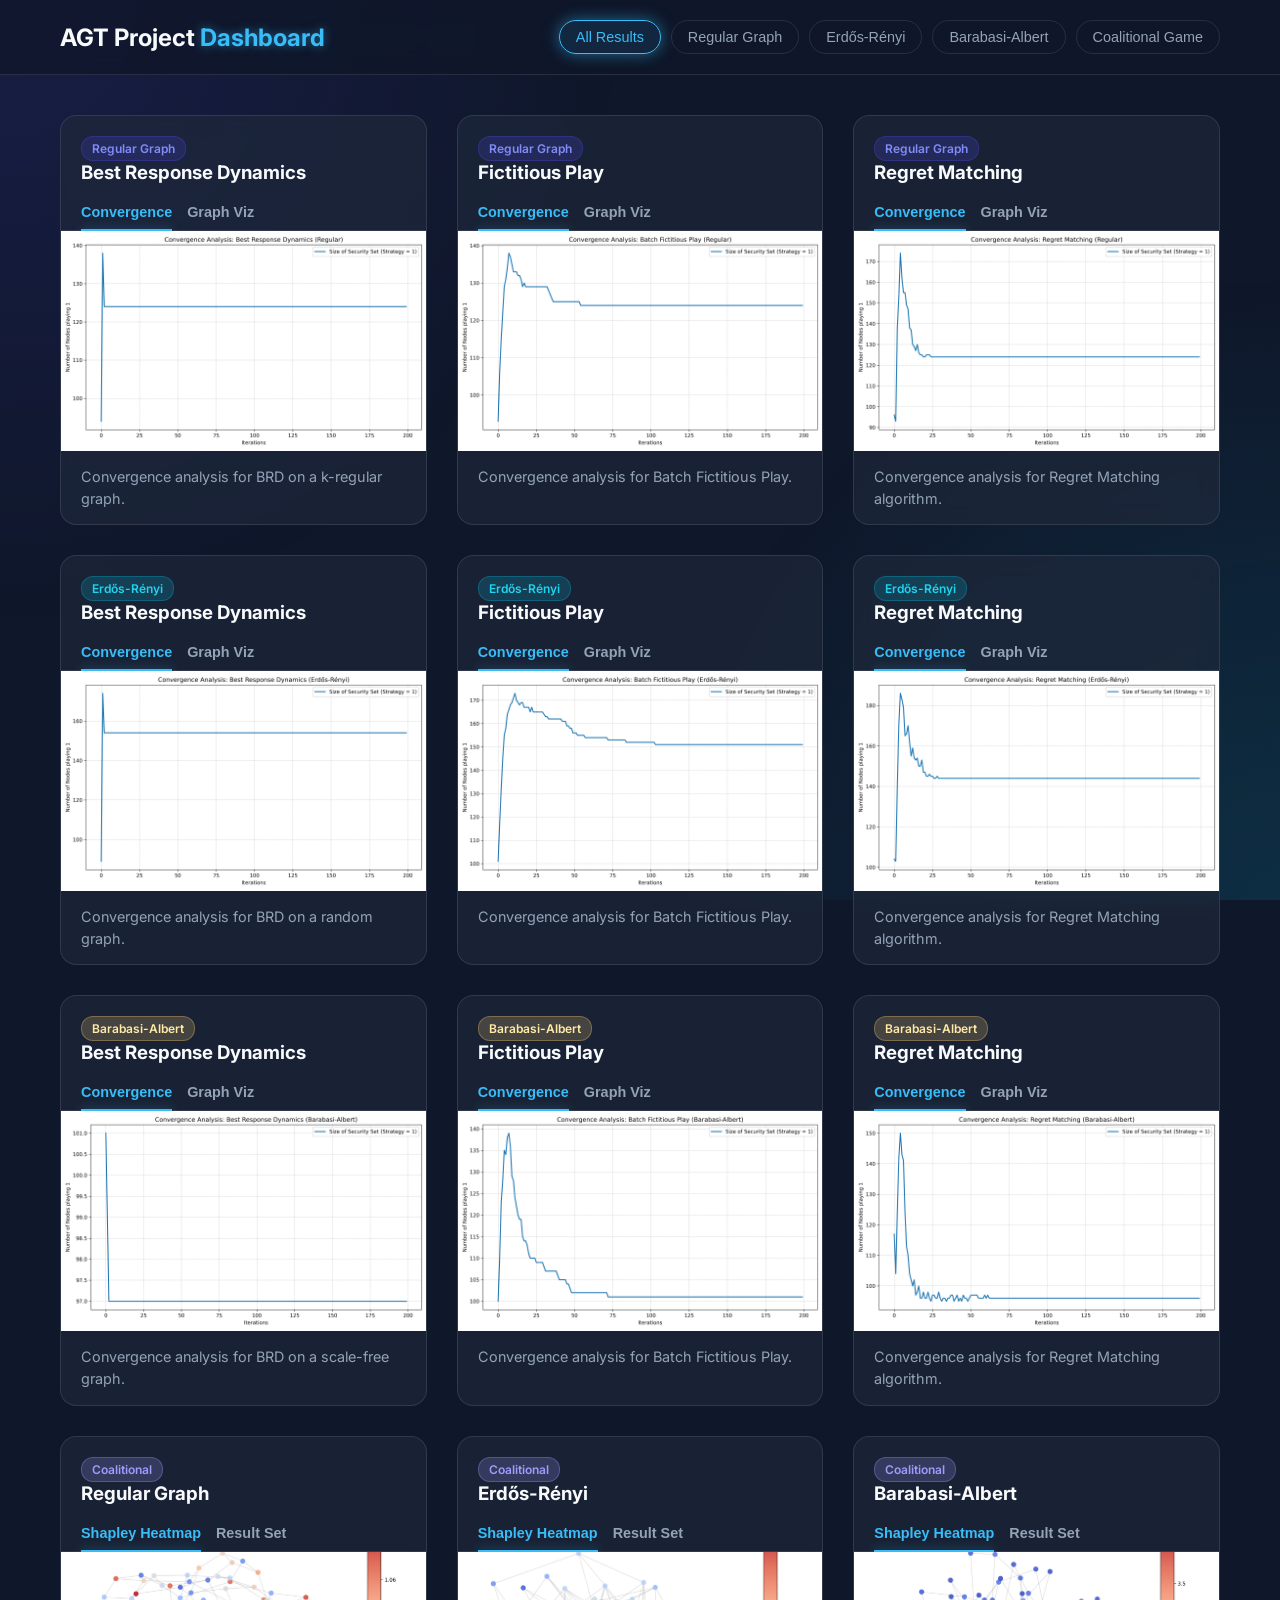
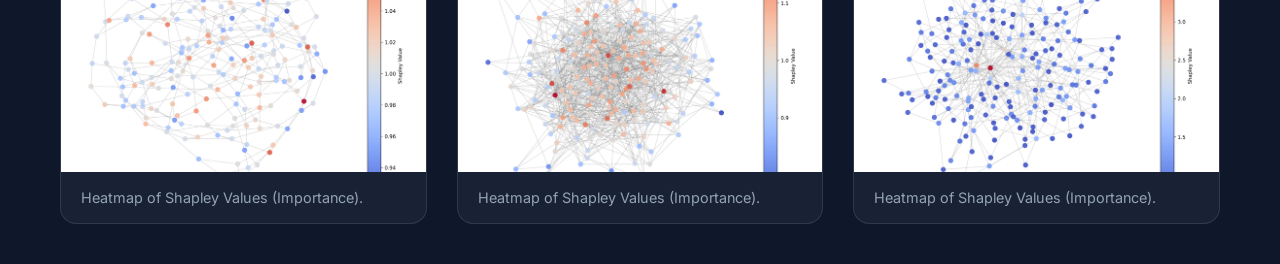
==== index.html @ ff67b92a "Rifatti punto 1 e 2 con nuovo sito" ====
<!DOCTYPE html>
<html lang="en">

<head>
    <meta charset="UTF-8">
    <meta name="viewport" content="width=device-width, initial-scale=1.0">
    <title>AGT Project Dashboard</title>
    <link rel="preconnect" href="https://fonts.googleapis.com">
    <link rel="preconnect" href="https://fonts.gstatic.com" crossorigin>
    <link href="https://fonts.googleapis.com/css2?family=Inter:wght@300;400;600;700&display=swap" rel="stylesheet">
    <link rel="stylesheet" href="style.css">
</head>

<body>
    <div class="background-gradient"></div>

    <header class="glass-header">
        <div class="container">
            <h1>AGT Project <span class="highlight">Dashboard</span></h1>
            <nav>
                <button class="nav-btn active" data-filter="all">All Results</button>
                <button class="nav-btn" data-filter="regular">Regular Graph</button>
                <button class="nav-btn" data-filter="erdos">Erdős-Rényi</button>
                <button class="nav-btn" data-filter="barabasi">Barabasi-Albert</button>
                <button class="nav-btn" data-filter="coalitional">Coalitional Game</button>
            </nav>
        </div>
    </header>

    <main class="container">
        <section class="results-grid">

            <!-- REGULAR GRAPH CARDS -->

            <!-- BRD Card -->
            <div class="card glass-card" data-category="regular">
                <div class="card-header">
                    <div class="badge regular">Regular Graph</div>
                    <h3>Best Response Dynamics</h3>
                </div>

                <div class="card-tabs">
                    <button class="tab-btn active" data-target="conv">Convergence</button>
                    <button class="tab-btn" data-target="graph">Graph Viz</button>
                </div>

                <div class="card-body">
                    <!-- Convergence View -->
                    <div class="view-content active" data-view="conv">
                        <div class="card-image">
                            <img src="results/brd_regular_convergence.png" alt="BRD Convergence" loading="lazy">
                            <div class="overlay">
                                <button class="view-btn">View Full</button>
                            </div>
                        </div>
                        <p class="description">Convergence analysis for BRD on a k-regular graph.</p>
                    </div>

                    <!-- Graph View -->
                    <div class="view-content" data-view="graph">
                        <div class="card-image">
                            <img src="results/brd_regular_graph.png" alt="BRD Graph" loading="lazy">
                            <div class="overlay">
                                <button class="view-btn">View Full</button>
                            </div>
                        </div>
                        <p class="description">Visual representation of the final state (Red=Secure).</p>
                    </div>
                </div>
            </div>

            <!-- Fictitious Play Card -->
            <div class="card glass-card" data-category="regular">
                <div class="card-header">
                    <div class="badge regular">Regular Graph</div>
                    <h3>Fictitious Play</h3>
                </div>

                <div class="card-tabs">
                    <button class="tab-btn active" data-target="conv">Convergence</button>
                    <button class="tab-btn" data-target="graph">Graph Viz</button>
                </div>

                <div class="card-body">
                    <div class="view-content active" data-view="conv">
                        <div class="card-image">
                            <img src="results/fictitious_play_regular_convergence.png" alt="Fictitious Play Convergence"
                                loading="lazy">
                            <div class="overlay">
                                <button class="view-btn">View Full</button>
                            </div>
                        </div>
                        <p class="description">Convergence analysis for Batch Fictitious Play.</p>
                    </div>

                    <div class="view-content" data-view="graph">
                        <div class="card-image">
                            <img src="results/fictitious_play_regular_graph.png" alt="Fictitious Play Graph"
                                loading="lazy">
                            <div class="overlay">
                                <button class="view-btn">View Full</button>
                            </div>
                        </div>
                        <p class="description">Visual representation of the final state (Red=Secure).</p>
                    </div>
                </div>
            </div>

            <!-- Regret Matching Card -->
            <div class="card glass-card" data-category="regular">
                <div class="card-header">
                    <div class="badge regular">Regular Graph</div>
                    <h3>Regret Matching</h3>
                </div>

                <div class="card-tabs">
                    <button class="tab-btn active" data-target="conv">Convergence</button>
                    <button class="tab-btn" data-target="graph">Graph Viz</button>
                </div>

                <div class="card-body">
                    <div class="view-content active" data-view="conv">
                        <div class="card-image">
                            <img src="results/regret_matching_regular_convergence.png" alt="Regret Matching Convergence"
                                loading="lazy">
                            <div class="overlay">
                                <button class="view-btn">View Full</button>
                            </div>
                        </div>
                        <p class="description">Convergence analysis for Regret Matching algorithm.</p>
                    </div>

                    <div class="view-content" data-view="graph">
                        <div class="card-image">
                            <img src="results/regret_matching_regular_graph.png" alt="Regret Matching Graph"
                                loading="lazy">
                            <div class="overlay">
                                <button class="view-btn">View Full</button>
                            </div>
                        </div>
                        <p class="description">Visual representation of the final state (Red=Secure).</p>
                    </div>
                </div>
            </div>

            <!-- ERDOS-RENYI CARDS -->

            <!-- BRD Card -->
            <div class="card glass-card" data-category="erdos">
                <div class="card-header">
                    <div class="badge erdos">Erdős-Rényi</div>
                    <h3>Best Response Dynamics</h3>
                </div>

                <div class="card-tabs">
                    <button class="tab-btn active" data-target="conv">Convergence</button>
                    <button class="tab-btn" data-target="graph">Graph Viz</button>
                </div>

                <div class="card-body">
                    <div class="view-content active" data-view="conv">
                        <div class="card-image">
                            <img src="results/brd_erdos_convergence.png" alt="BRD Convergence" loading="lazy">
                            <div class="overlay">
                                <button class="view-btn">View Full</button>
                            </div>
                        </div>
                        <p class="description">Convergence analysis for BRD on a random graph.</p>
                    </div>

                    <div class="view-content" data-view="graph">
                        <div class="card-image">
                            <img src="results/brd_erdos_graph.png" alt="BRD Graph" loading="lazy">
                            <div class="overlay">
                                <button class="view-btn">View Full</button>
                            </div>
                        </div>
                        <p class="description">Visual representation of the final state (Red=Secure).</p>
                    </div>
                </div>
            </div>

            <!-- Fictitious Play Card -->
            <div class="card glass-card" data-category="erdos">
                <div class="card-header">
                    <div class="badge erdos">Erdős-Rényi</div>
                    <h3>Fictitious Play</h3>
                </div>

                <div class="card-tabs">
                    <button class="tab-btn active" data-target="conv">Convergence</button>
                    <button class="tab-btn" data-target="graph">Graph Viz</button>
                </div>

                <div class="card-body">
                    <div class="view-content active" data-view="conv">
                        <div class="card-image">
                            <img src="results/fictitious_play_erdos_convergence.png" alt="Fictitious Play Convergence"
                                loading="lazy">
                            <div class="overlay">
                                <button class="view-btn">View Full</button>
                            </div>
                        </div>
                        <p class="description">Convergence analysis for Batch Fictitious Play.</p>
                    </div>

                    <div class="view-content" data-view="graph">
                        <div class="card-image">
                            <img src="results/fictitious_play_erdos_graph.png" alt="Fictitious Play Graph"
                                loading="lazy">
                            <div class="overlay">
                                <button class="view-btn">View Full</button>
                            </div>
                        </div>
                        <p class="description">Visual representation of the final state (Red=Secure).</p>
                    </div>
                </div>
            </div>

            <!-- Regret Matching Card -->
            <div class="card glass-card" data-category="erdos">
                <div class="card-header">
                    <div class="badge erdos">Erdős-Rényi</div>
                    <h3>Regret Matching</h3>
                </div>

                <div class="card-tabs">
                    <button class="tab-btn active" data-target="conv">Convergence</button>
                    <button class="tab-btn" data-target="graph">Graph Viz</button>
                </div>

                <div class="card-body">
                    <div class="view-content active" data-view="conv">
                        <div class="card-image">
                            <img src="results/regret_matching_erdos_convergence.png" alt="Regret Matching Convergence"
                                loading="lazy">
                            <div class="overlay">
                                <button class="view-btn">View Full</button>
                            </div>
                        </div>
                        <p class="description">Convergence analysis for Regret Matching algorithm.</p>
                    </div>

                    <div class="view-content" data-view="graph">
                        <div class="card-image">
                            <img src="results/regret_matching_erdos_graph.png" alt="Regret Matching Graph"
                                loading="lazy">
                            <div class="overlay">
                                <button class="view-btn">View Full</button>
                            </div>
                        </div>
                        <p class="description">Visual representation of the final state (Red=Secure).</p>
                    </div>
                </div>
            </div>

            <!-- BARABASI-ALBERT CARDS -->

            <!-- BRD Card -->
            <div class="card glass-card" data-category="barabasi">
                <div class="card-header">
                    <div class="badge barabasi">Barabasi-Albert</div>
                    <h3>Best Response Dynamics</h3>
                </div>

                <div class="card-tabs">
                    <button class="tab-btn active" data-target="conv">Convergence</button>
                    <button class="tab-btn" data-target="graph">Graph Viz</button>
                </div>

                <div class="card-body">
                    <div class="view-content active" data-view="conv">
                        <div class="card-image">
                            <img src="results/brd_barabasi_convergence.png" alt="BRD Convergence" loading="lazy">
                            <div class="overlay">
                                <button class="view-btn">View Full</button>
                            </div>
                        </div>
                        <p class="description">Convergence analysis for BRD on a scale-free graph.</p>
                    </div>

                    <div class="view-content" data-view="graph">
                        <div class="card-image">
                            <img src="results/brd_barabasi_graph.png" alt="BRD Graph" loading="lazy">
                            <div class="overlay">
                                <button class="view-btn">View Full</button>
                            </div>
                        </div>
                        <p class="description">Visual representation of the final state (Red=Secure).</p>
                    </div>
                </div>
            </div>

            <!-- Fictitious Play Card -->
            <div class="card glass-card" data-category="barabasi">
                <div class="card-header">
                    <div class="badge barabasi">Barabasi-Albert</div>
                    <h3>Fictitious Play</h3>
                </div>

                <div class="card-tabs">
                    <button class="tab-btn active" data-target="conv">Convergence</button>
                    <button class="tab-btn" data-target="graph">Graph Viz</button>
                </div>

                <div class="card-body">
                    <div class="view-content active" data-view="conv">
                        <div class="card-image">
                            <img src="results/fictitious_play_barabasi_convergence.png"
                                alt="Fictitious Play Convergence" loading="lazy">
                            <div class="overlay">
                                <button class="view-btn">View Full</button>
                            </div>
                        </div>
                        <p class="description">Convergence analysis for Batch Fictitious Play.</p>
                    </div>

                    <div class="view-content" data-view="graph">
                        <div class="card-image">
                            <img src="results/fictitious_play_barabasi_graph.png" alt="Fictitious Play Graph"
                                loading="lazy">
                            <div class="overlay">
                                <button class="view-btn">View Full</button>
                            </div>
                        </div>
                        <p class="description">Visual representation of the final state (Red=Secure).</p>
                    </div>
                </div>
            </div>

            <!-- Regret Matching Card -->
            <div class="card glass-card" data-category="barabasi">
                <div class="card-header">
                    <div class="badge barabasi">Barabasi-Albert</div>
                    <h3>Regret Matching</h3>
                </div>

                <div class="card-tabs">
                    <button class="tab-btn active" data-target="conv">Convergence</button>
                    <button class="tab-btn" data-target="graph">Graph Viz</button>
                </div>

                <div class="card-body">
                    <div class="view-content active" data-view="conv">
                        <div class="card-image">
                            <img src="results/regret_matching_barabasi_convergence.png"
                                alt="Regret Matching Convergence" loading="lazy">
                            <div class="overlay">
                                <button class="view-btn">View Full</button>
                            </div>
                        </div>
                        <p class="description">Convergence analysis for Regret Matching algorithm.</p>
                    </div>

                    <div class="view-content" data-view="graph">
                        <div class="card-image">
                            <img src="results/regret_matching_barabasi_graph.png" alt="Regret Matching Graph"
                                loading="lazy">
                            <div class="overlay">
                                <button class="view-btn">View Full</button>
                            </div>
                        </div>
                        <p class="description">Visual representation of the final state (Red=Secure).</p>
                    </div>
                </div>
            </div>

            <!-- COALITIONAL GAME CARDS -->

            <!-- Regular Graph Coalitional -->
            <div class="card glass-card" data-category="coalitional">
                <div class="card-header">
                    <div class="badge coalitional">Coalitional</div>
                    <h3>Regular Graph</h3>
                </div>

                <div class="card-tabs">
                    <button class="tab-btn active" data-target="heatmap">Shapley Heatmap</button>
                    <button class="tab-btn" data-target="result">Result Set</button>
                </div>

                <div class="card-body">
                    <div class="view-content active" data-view="heatmap">
                        <div class="card-image">
                            <img src="results/shapley_regular_heatmap.png" alt="Shapley Heatmap Regular" loading="lazy">
                            <div class="overlay">
                                <button class="view-btn">View Full</button>
                            </div>
                        </div>
                        <p class="description">Heatmap of Shapley Values (Importance).</p>
                    </div>

                    <div class="view-content" data-view="result">
                        <div class="card-image">
                            <img src="results/shapley_regular_result.png" alt="Coalitional Result Regular"
                                loading="lazy">
                            <div class="overlay">
                                <button class="view-btn">View Full</button>
                            </div>
                        </div>
                        <p class="description">Security Set via Reverse Greedy optimization.</p>
                    </div>
                </div>
            </div>

            <!-- Erdos-Renyi Coalitional -->
            <div class="card glass-card" data-category="coalitional">
                <div class="card-header">
                    <div class="badge coalitional">Coalitional</div>
                    <h3>Erdős-Rényi</h3>
                </div>

                <div class="card-tabs">
                    <button class="tab-btn active" data-target="heatmap">Shapley Heatmap</button>
                    <button class="tab-btn" data-target="result">Result Set</button>
                </div>

                <div class="card-body">
                    <div class="view-content active" data-view="heatmap">
                        <div class="card-image">
                            <img src="results/shapley_erdos_heatmap.png" alt="Shapley Heatmap Erdos" loading="lazy">
                            <div class="overlay">
                                <button class="view-btn">View Full</button>
                            </div>
                        </div>
                        <p class="description">Heatmap of Shapley Values (Importance).</p>
                    </div>

                    <div class="view-content" data-view="result">
                        <div class="card-image">
                            <img src="results/shapley_erdos_result.png" alt="Coalitional Result Erdos" loading="lazy">
                            <div class="overlay">
                                <button class="view-btn">View Full</button>
                            </div>
                        </div>
                        <p class="description">Security Set via Reverse Greedy optimization.</p>
                    </div>
                </div>
            </div>

            <!-- Barabasi-Albert Coalitional -->
            <div class="card glass-card" data-category="coalitional">
                <div class="card-header">
                    <div class="badge coalitional">Coalitional</div>
                    <h3>Barabasi-Albert</h3>
                </div>

                <div class="card-tabs">
                    <button class="tab-btn active" data-target="heatmap">Shapley Heatmap</button>
                    <button class="tab-btn" data-target="result">Result Set</button>
                </div>

                <div class="card-body">
                    <div class="view-content active" data-view="heatmap">
                        <div class="card-image">
                            <img src="results/shapley_barabasi_heatmap.png" alt="Shapley Heatmap Barabasi"
                                loading="lazy">
                            <div class="overlay">
                                <button class="view-btn">View Full</button>
                            </div>
                        </div>
                        <p class="description">Heatmap of Shapley Values (Importance).</p>
                    </div>

                    <div class="view-content" data-view="result">
                        <div class="card-image">
                            <img src="results/shapley_barabasi_result.png" alt="Coalitional Result Barabasi"
                                loading="lazy">
                            <div class="overlay">
                                <button class="view-btn">View Full</button>
                            </div>
                        </div>
                        <p class="description">Security Set via Reverse Greedy optimization.</p>
                    </div>
                </div>
            </div>

        </section>
    </main>

    <!-- Modal for Image Preview -->
    <div id="imageModal" class="modal">
        <span class="close">&times;</span>
        <img class="modal-content" id="modalImg">
        <div id="caption"></div>
    </div>

    <script src="script.js"></script>
</body>

</html>
---- style.css ----
:root {
    --bg-color: #0f172a;
    --card-bg: rgba(30, 41, 59, 0.7);
    --text-primary: #f8fafc;
    --text-secondary: #94a3b8;
    --accent-color: #38bdf8;
    --accent-glow: rgba(56, 189, 248, 0.5);
    --glass-border: rgba(255, 255, 255, 0.1);
    --gradient-1: #4f46e5;
    --gradient-2: #06b6d4;
}

* {
    margin: 0;
    padding: 0;
    box-sizing: border-box;
}

body {
    font-family: 'Inter', sans-serif;
    background-color: var(--bg-color);
    color: var(--text-primary);
    min-height: 100vh;
    overflow-x: hidden;
}

.background-gradient {
    position: fixed;
    top: 0;
    left: 0;
    width: 100%;
    height: 100%;
    background: radial-gradient(circle at top left, rgba(79, 70, 229, 0.15), transparent 40%),
        radial-gradient(circle at bottom right, rgba(6, 182, 212, 0.15), transparent 40%);
    z-index: -1;
}

.container {
    max-width: 1200px;
    margin: 0 auto;
    padding: 0 20px;
}

/* Header */
.glass-header {
    background: rgba(15, 23, 42, 0.8);
    backdrop-filter: blur(12px);
    border-bottom: 1px solid var(--glass-border);
    padding: 20px 0;
    position: sticky;
    top: 0;
    z-index: 100;
}

.glass-header .container {
    display: flex;
    justify-content: space-between;
    align-items: center;
}

h1 {
    font-size: 1.5rem;
    font-weight: 700;
}

.highlight {
    color: var(--accent-color);
    text-shadow: 0 0 10px var(--accent-glow);
}

nav {
    display: flex;
    gap: 10px;
}

.nav-btn {
    background: transparent;
    border: 1px solid var(--glass-border);
    color: var(--text-secondary);
    padding: 8px 16px;
    border-radius: 20px;
    cursor: pointer;
    transition: all 0.3s ease;
    font-size: 0.9rem;
}

.nav-btn:hover,
.nav-btn.active {
    background: rgba(56, 189, 248, 0.1);
    color: var(--accent-color);
    border-color: var(--accent-color);
    box-shadow: 0 0 15px var(--accent-glow);
}

/* Grid */
.results-grid {
    display: grid;
    grid-template-columns: repeat(auto-fit, minmax(300px, 1fr));
    gap: 30px;
    padding: 40px 0;
}

/* Cards */
.glass-card {
    background: var(--card-bg);
    backdrop-filter: blur(10px);
    border: 1px solid var(--glass-border);
    border-radius: 16px;
    overflow: hidden;
    transition: transform 0.3s ease, box-shadow 0.3s ease;
    display: flex;
    flex-direction: column;
}

.glass-card:hover {
    transform: translateY(-5px);
    box-shadow: 0 10px 30px rgba(0, 0, 0, 0.3);
    border-color: rgba(255, 255, 255, 0.2);
}

.card-header {
    padding: 20px 20px 10px 20px;
}

.card-tabs {
    display: flex;
    border-bottom: 1px solid var(--glass-border);
    padding: 0 20px;
    gap: 15px;
}

.tab-btn {
    background: transparent;
    border: none;
    color: var(--text-secondary);
    padding: 10px 0;
    cursor: pointer;
    font-size: 0.9rem;
    font-weight: 600;
    position: relative;
    transition: color 0.3s ease;
}

.tab-btn:hover {
    color: var(--text-primary);
}

.tab-btn.active {
    color: var(--accent-color);
}

.tab-btn.active::after {
    content: '';
    position: absolute;
    bottom: -1px;
    left: 0;
    width: 100%;
    height: 2px;
    background: var(--accent-color);
    box-shadow: 0 0 10px var(--accent-glow);
}

.card-body {
    padding: 0;
    /* Padding handled by content */
    flex-grow: 1;
}

.view-content {
    display: none;
    animation: fadeIn 0.3s ease;
}

.view-content.active {
    display: block;
}

@keyframes fadeIn {
    from {
        opacity: 0;
    }

    to {
        opacity: 1;
    }
}

.card-image {
    position: relative;
    height: 220px;
    overflow: hidden;
}

.card-image img {
    width: 100%;
    height: 100%;
    object-fit: cover;
    transition: transform 0.5s ease;
}

.glass-card:hover .card-image img {
    transform: scale(1.05);
}

.overlay {
    position: absolute;
    top: 0;
    left: 0;
    width: 100%;
    height: 100%;
    background: rgba(0, 0, 0, 0.5);
    display: flex;
    justify-content: center;
    align-items: center;
    opacity: 0;
    transition: opacity 0.3s ease;
}

.glass-card:hover .overlay {
    opacity: 1;
}

.view-btn {
    background: var(--accent-color);
    color: #000;
    border: none;
    padding: 10px 20px;
    border-radius: 25px;
    font-weight: 600;
    cursor: pointer;
    transform: translateY(20px);
    transition: transform 0.3s ease;
}

.glass-card:hover .view-btn {
    transform: translateY(0);
}

.description {
    padding: 15px 20px;
    font-size: 0.9rem;
    color: var(--text-secondary);
    line-height: 1.5;
}

.badge {
    display: inline-block;
    padding: 4px 10px;
    border-radius: 12px;
    font-size: 0.75rem;
    font-weight: 600;
}

.badge.regular {
    background: rgba(79, 70, 229, 0.2);
    color: #818cf8;
    border: 1px solid rgba(79, 70, 229, 0.3);
}

.badge.erdos {
    background: rgba(6, 182, 212, 0.2);
    color: #22d3ee;
    border: 1px solid rgba(6, 182, 212, 0.3);
}

.badge.barabasi {
    background: rgba(253, 203, 110, 0.2);
    color: #ffeaa7;
    border: 1px solid rgba(253, 203, 110, 0.3);
}

.badge.coalitional {
    background: rgba(162, 155, 254, 0.2);
    color: #a29bfe;
    border: 1px solid rgba(162, 155, 254, 0.3);
}

p {
    font-size: 0.9rem;
    color: var(--text-secondary);
    line-height: 1.5;
}

/* Modal */
.modal {
    display: none;
    position: fixed;
    z-index: 1000;
    padding-top: 50px;
    left: 0;
    top: 0;
    width: 100%;
    height: 100%;
    overflow: auto;
    background-color: rgba(0, 0, 0, 0.9);
    backdrop-filter: blur(5px);
}

.modal-content {
    margin: auto;
    display: block;
    width: 80%;
    max-width: 1000px;
    border-radius: 8px;
    box-shadow: 0 0 50px rgba(56, 189, 248, 0.2);
    animation-name: zoom;
    animation-duration: 0.3s;
}

@keyframes zoom {
    from {
        transform: scale(0)
    }

    to {
        transform: scale(1)
    }
}

.close {
    position: absolute;
    top: 20px;
    right: 35px;
    color: #f1f1f1;
    font-size: 40px;
    font-weight: bold;
    transition: 0.3s;
    cursor: pointer;
}

.close:hover,
.close:focus {
    color: var(--accent-color);
    text-decoration: none;
    cursor: pointer;
}

/* Responsive */
@media (max-width: 768px) {
    .glass-header .container {
        flex-direction: column;
        gap: 15px;
    }

    .modal-content {
        width: 95%;
    }
}
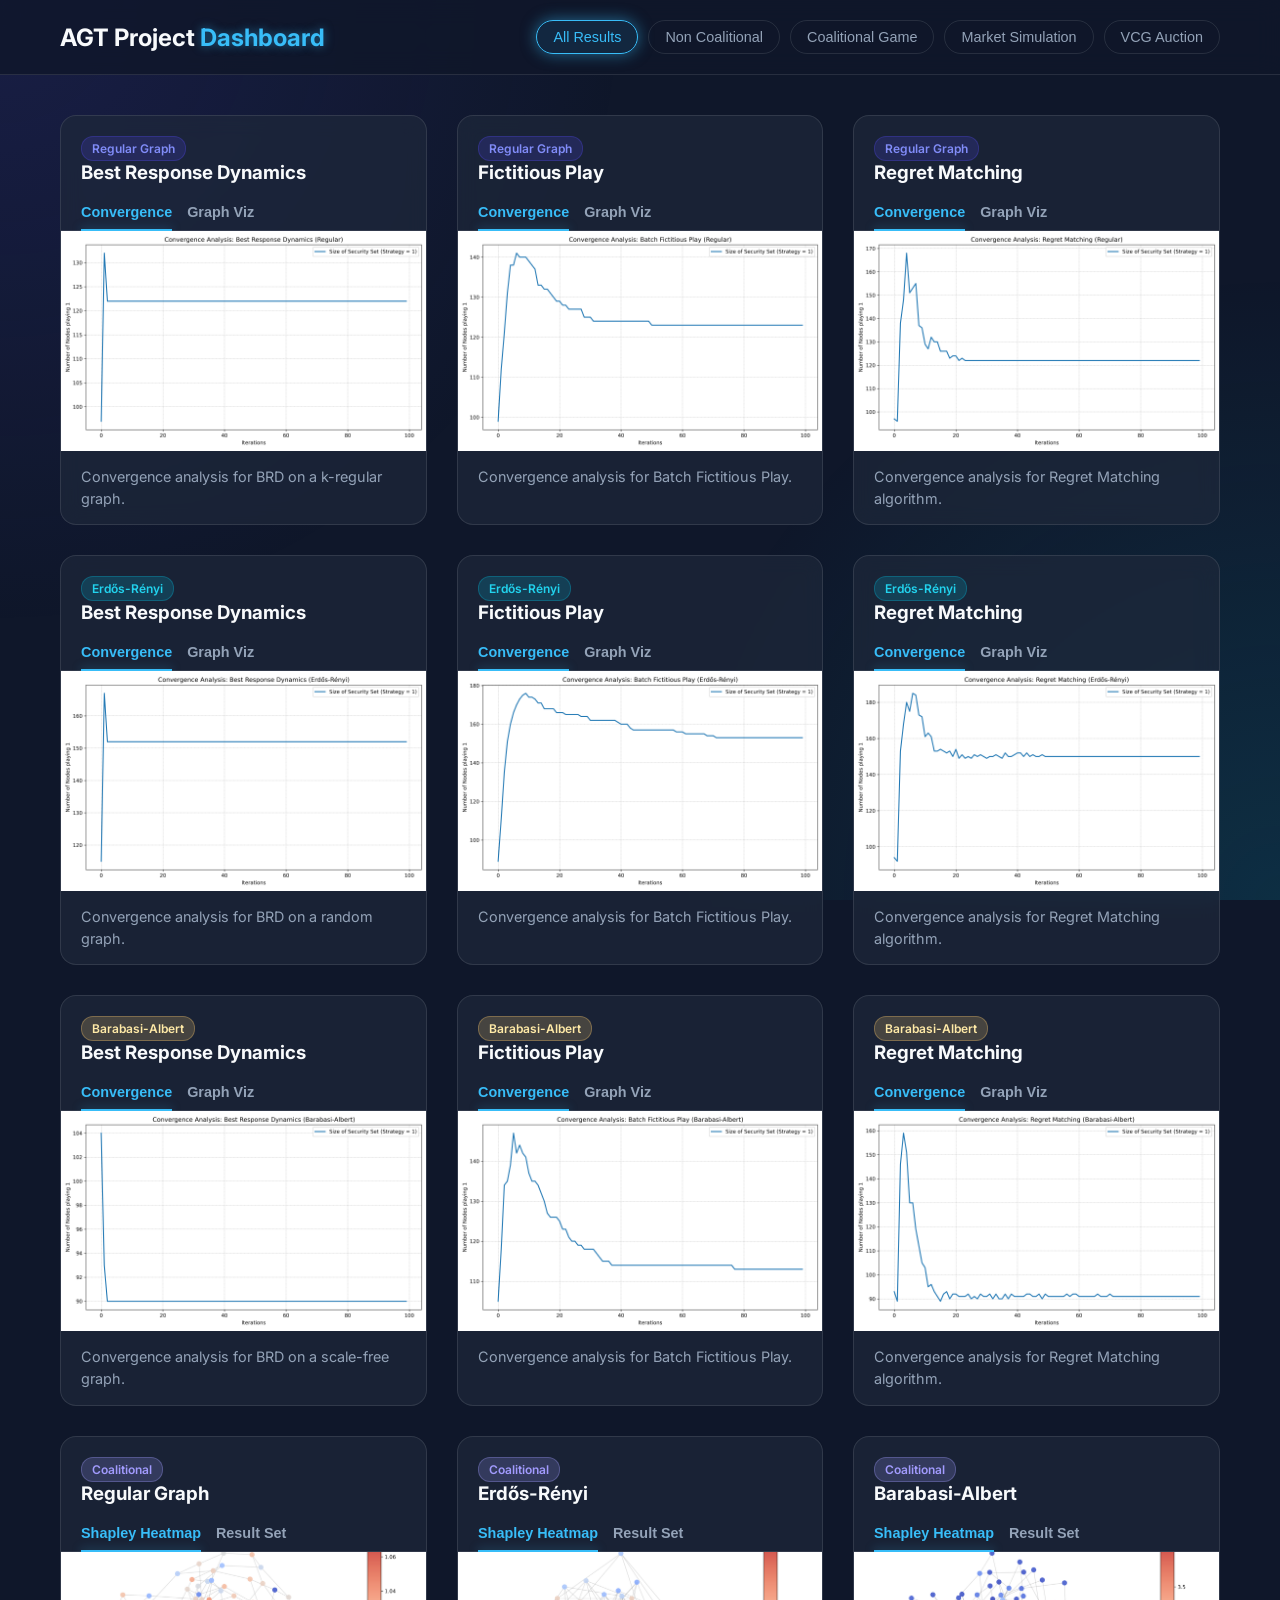
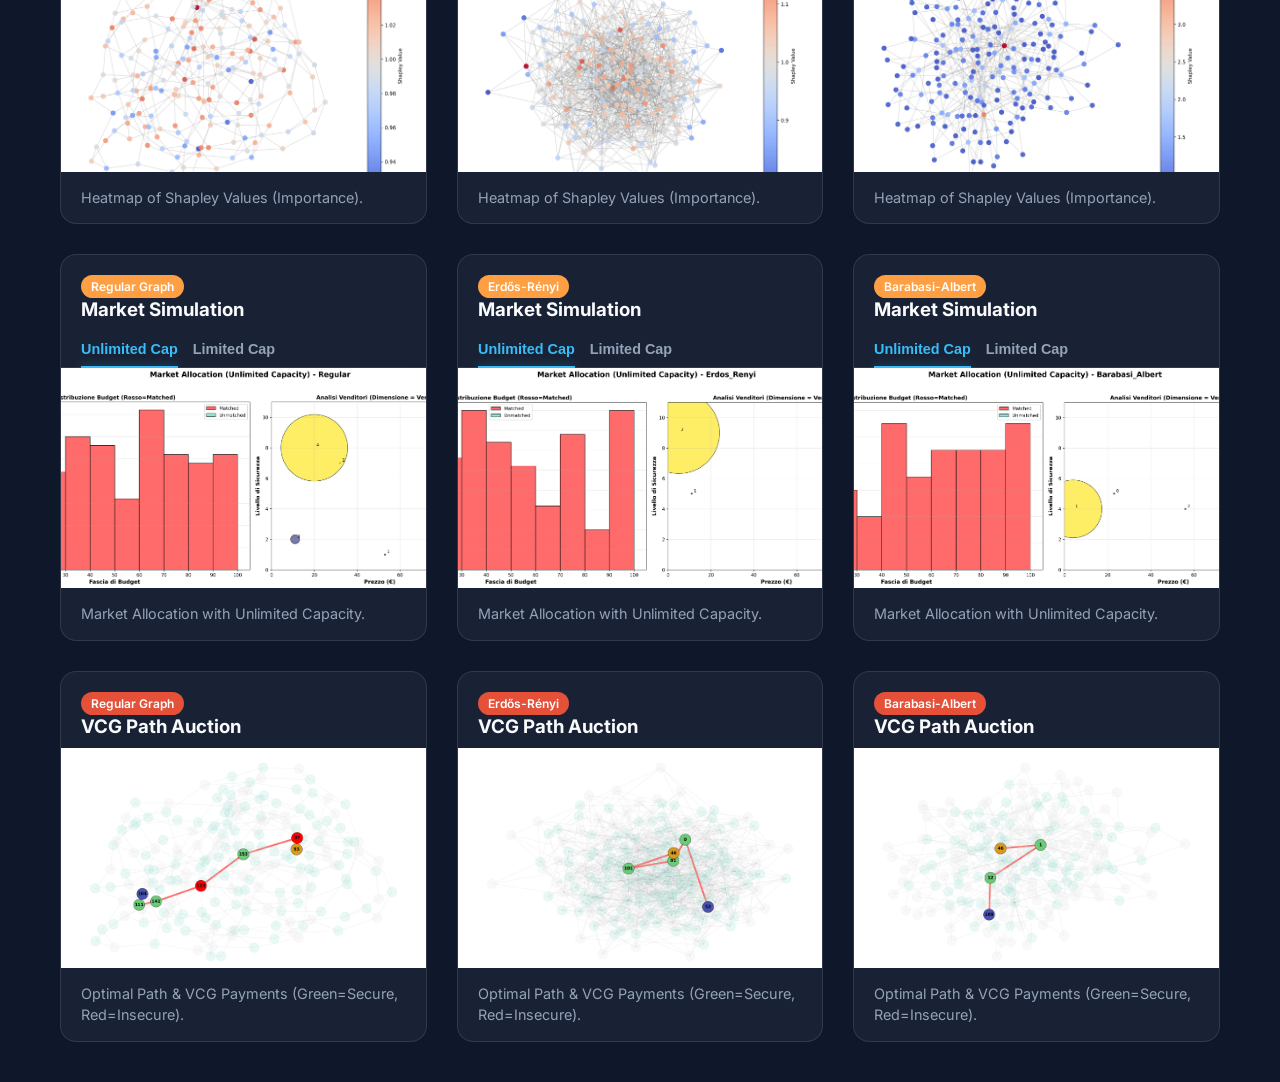
==== commit 672f7c63: "aggiunti punti 3 e 4" ====
--- a/index.html
+++ b/index.html
@@ -19,10 +19,10 @@
             <h1>AGT Project <span class="highlight">Dashboard</span></h1>
             <nav>
                 <button class="nav-btn active" data-filter="all">All Results</button>
-                <button class="nav-btn" data-filter="regular">Regular Graph</button>
-                <button class="nav-btn" data-filter="erdos">Erdős-Rényi</button>
-                <button class="nav-btn" data-filter="barabasi">Barabasi-Albert</button>
+                <button class="nav-btn" data-filter="non-coalitional">Non Coalitional</button>
                 <button class="nav-btn" data-filter="coalitional">Coalitional Game</button>
+                <button class="nav-btn" data-filter="market">Market Simulation</button>
+                <button class="nav-btn" data-filter="vcg">VCG Auction</button>
             </nav>
         </div>
     </header>
@@ -474,6 +474,175 @@
                     </div>
                 </div>
             </div>
+
+            <!-- Regular Graph Market -->
+            <div class="card glass-card" data-category="market">
+                <div class="card-header">
+                    <div class="badge market" style="background: #ff9f43; color: white;">Regular Graph</div>
+                    <h3>Market Simulation</h3>
+                </div>
+
+                <div class="card-tabs">
+                    <button class="tab-btn active" data-target="infinite">Unlimited Cap</button>
+                    <button class="tab-btn" data-target="limited">Limited Cap</button>
+                </div>
+
+                <div class="card-body">
+                    <div class="view-content active" data-view="infinite">
+                        <div class="card-image">
+                            <img src="results/Regular_market_infinite.png" alt="Market Infinite Regular" loading="lazy">
+                            <div class="overlay">
+                                <button class="view-btn">View Full</button>
+                            </div>
+                        </div>
+                        <p class="description">Market Allocation with Unlimited Capacity.</p>
+                    </div>
+
+                    <div class="view-content" data-view="limited">
+                        <div class="card-image">
+                            <img src="results/Regular_market_limited.png" alt="Market Limited Regular" loading="lazy">
+                            <div class="overlay">
+                                <button class="view-btn">View Full</button>
+                            </div>
+                        </div>
+                        <p class="description">Market Allocation with Limited Capacity.</p>
+                    </div>
+                </div>
+            </div>
+
+            <!-- Erdos-Renyi Market -->
+            <div class="card glass-card" data-category="market">
+                <div class="card-header">
+                    <div class="badge market" style="background: #ff9f43; color: white;">Erdős-Rényi</div>
+                    <h3>Market Simulation</h3>
+                </div>
+
+                <div class="card-tabs">
+                    <button class="tab-btn active" data-target="infinite">Unlimited Cap</button>
+                    <button class="tab-btn" data-target="limited">Limited Cap</button>
+                </div>
+
+                <div class="card-body">
+                    <div class="view-content active" data-view="infinite">
+                        <div class="card-image">
+                            <img src="results/Erdos_Renyi_market_infinite.png" alt="Market Infinite Erdos"
+                                loading="lazy">
+                            <div class="overlay">
+                                <button class="view-btn">View Full</button>
+                            </div>
+                        </div>
+                        <p class="description">Market Allocation with Unlimited Capacity.</p>
+                    </div>
+
+                    <div class="view-content" data-view="limited">
+                        <div class="card-image">
+                            <img src="results/Erdos_Renyi_market_limited.png" alt="Market Limited Erdos" loading="lazy">
+                            <div class="overlay">
+                                <button class="view-btn">View Full</button>
+                            </div>
+                        </div>
+                        <p class="description">Market Allocation with Limited Capacity.</p>
+                    </div>
+                </div>
+            </div>
+
+            <!-- Barabasi-Albert Market -->
+            <div class="card glass-card" data-category="market">
+                <div class="card-header">
+                    <div class="badge market" style="background: #ff9f43; color: white;">Barabasi-Albert</div>
+                    <h3>Market Simulation</h3>
+                </div>
+
+                <div class="card-tabs">
+                    <button class="tab-btn active" data-target="infinite">Unlimited Cap</button>
+                    <button class="tab-btn" data-target="limited">Limited Cap</button>
+                </div>
+
+                <div class="card-body">
+                    <div class="view-content active" data-view="infinite">
+                        <div class="card-image">
+                            <img src="results/Barabasi_Albert_market_infinite.png" alt="Market Infinite Barabasi"
+                                loading="lazy">
+                            <div class="overlay">
+                                <button class="view-btn">View Full</button>
+                            </div>
+                        </div>
+                        <p class="description">Market Allocation with Unlimited Capacity.</p>
+                    </div>
+
+                    <div class="view-content" data-view="limited">
+                        <div class="card-image">
+                            <img src="results/Barabasi_Albert_market_limited.png" alt="Market Limited Barabasi"
+                                loading="lazy">
+                            <div class="overlay">
+                                <button class="view-btn">View Full</button>
+                            </div>
+                        </div>
+                        <p class="description">Market Allocation with Limited Capacity.</p>
+                    </div>
+                </div>
+            </div>
+
+            <!-- VCG AUCTION CARDS -->
+
+            <!-- Regular Graph VCG -->
+            <div class="card glass-card" data-category="vcg">
+                <div class="card-header">
+                    <div class="badge vcg" style="background: #e55039; color: white;">Regular Graph</div>
+                    <h3>VCG Path Auction</h3>
+                </div>
+                <div class="card-body">
+                    <div class="view-content active">
+                        <div class="card-image">
+                            <img src="results/Regular_vcg_path.png" alt="VCG Path Regular" loading="lazy">
+                            <div class="overlay">
+                                <button class="view-btn">View Full</button>
+                            </div>
+                        </div>
+                        <p class="description">Optimal Path & VCG Payments (Green=Secure, Red=Insecure).</p>
+                    </div>
+                </div>
+            </div>
+
+            <!-- Erdos-Renyi VCG -->
+            <div class="card glass-card" data-category="vcg">
+                <div class="card-header">
+                    <div class="badge vcg" style="background: #e55039; color: white;">Erdős-Rényi</div>
+                    <h3>VCG Path Auction</h3>
+                </div>
+                <div class="card-body">
+                    <div class="view-content active">
+                        <div class="card-image">
+                            <img src="results/Erdos_Renyi_vcg_path.png" alt="VCG Path Erdos" loading="lazy">
+                            <div class="overlay">
+                                <button class="view-btn">View Full</button>
+                            </div>
+                        </div>
+                        <p class="description">Optimal Path & VCG Payments (Green=Secure, Red=Insecure).</p>
+                    </div>
+                </div>
+            </div>
+
+            <!-- Barabasi-Albert VCG -->
+            <div class="card glass-card" data-category="vcg">
+                <div class="card-header">
+                    <div class="badge vcg" style="background: #e55039; color: white;">Barabasi-Albert</div>
+                    <h3>VCG Path Auction</h3>
+                </div>
+                <div class="card-body">
+                    <div class="view-content active">
+                        <div class="card-image">
+                            <img src="results/Barabasi_Albert_vcg_path.png" alt="VCG Path Barabasi" loading="lazy">
+                            <div class="overlay">
+                                <button class="view-btn">View Full</button>
+                            </div>
+                        </div>
+                        <p class="description">Optimal Path & VCG Payments (Green=Secure, Red=Insecure).</p>
+                    </div>
+                </div>
+            </div>
+
+            <!-- END MARKET SIMULATION CARD -->
 
         </section>
     </main>
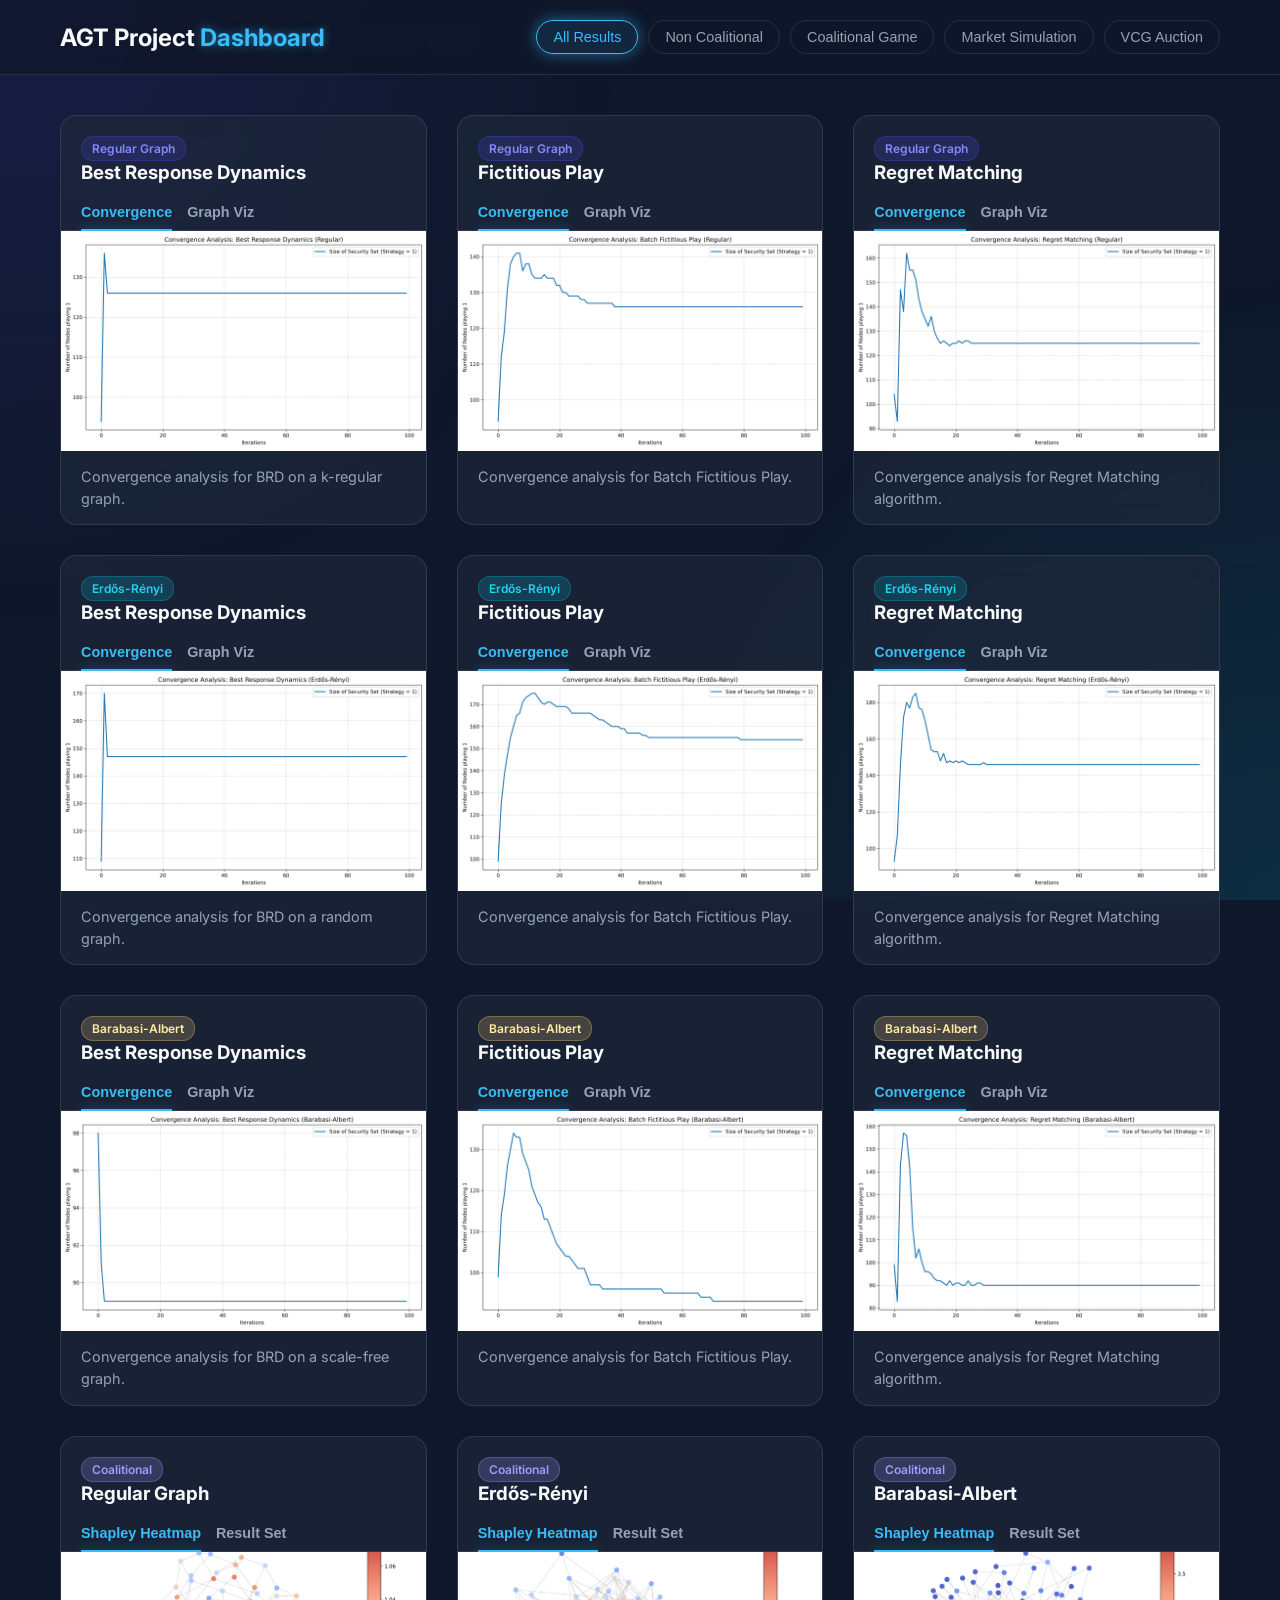
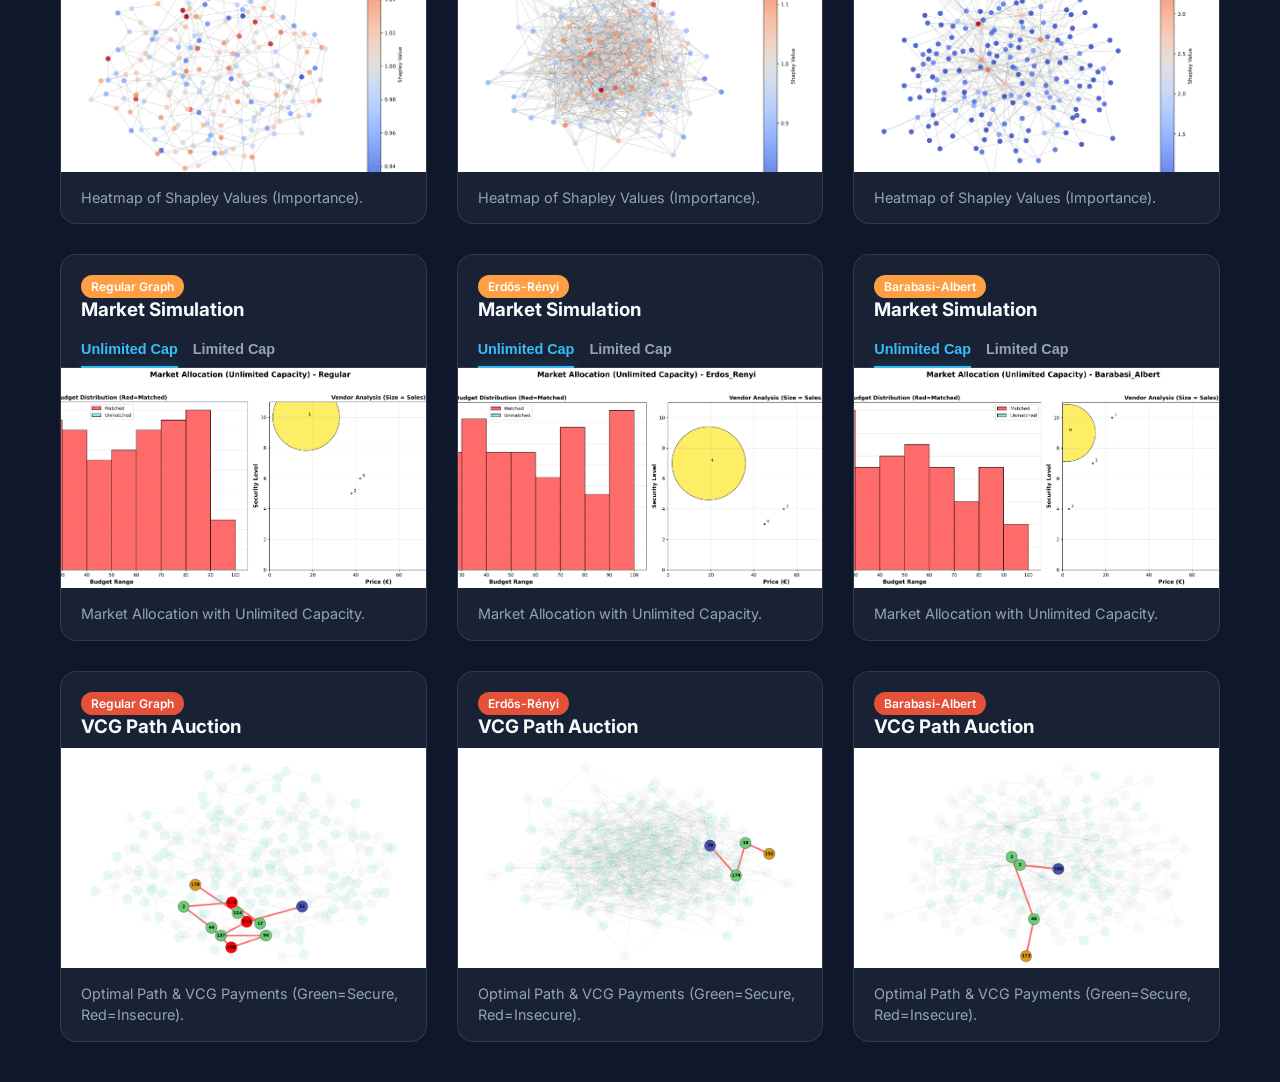
==== commit 5c9cecbc: "refactor directory" ====
--- a/index.html
+++ b/index.html
@@ -8,7 +8,7 @@
     <link rel="preconnect" href="https://fonts.googleapis.com">
     <link rel="preconnect" href="https://fonts.gstatic.com" crossorigin>
     <link href="https://fonts.googleapis.com/css2?family=Inter:wght@300;400;600;700&display=swap" rel="stylesheet">
-    <link rel="stylesheet" href="style.css">
+    <link rel="stylesheet" href="assets/style.css">
 </head>
 
 <body>
@@ -654,7 +654,7 @@
         <div id="caption"></div>
     </div>
 
-    <script src="script.js"></script>
+    <script src="assets/script.js"></script>
 </body>
 
 </html>
--- a/assets/style.css
+++ b/assets/style.css
@@ -0,0 +1,348 @@
+:root {
+    --bg-color: #0f172a;
+    --card-bg: rgba(30, 41, 59, 0.7);
+    --text-primary: #f8fafc;
+    --text-secondary: #94a3b8;
+    --accent-color: #38bdf8;
+    --accent-glow: rgba(56, 189, 248, 0.5);
+    --glass-border: rgba(255, 255, 255, 0.1);
+    --gradient-1: #4f46e5;
+    --gradient-2: #06b6d4;
+}
+
+* {
+    margin: 0;
+    padding: 0;
+    box-sizing: border-box;
+}
+
+body {
+    font-family: 'Inter', sans-serif;
+    background-color: var(--bg-color);
+    color: var(--text-primary);
+    min-height: 100vh;
+    overflow-x: hidden;
+}
+
+.background-gradient {
+    position: fixed;
+    top: 0;
+    left: 0;
+    width: 100%;
+    height: 100%;
+    background: radial-gradient(circle at top left, rgba(79, 70, 229, 0.15), transparent 40%),
+        radial-gradient(circle at bottom right, rgba(6, 182, 212, 0.15), transparent 40%);
+    z-index: -1;
+}
+
+.container {
+    max-width: 1200px;
+    margin: 0 auto;
+    padding: 0 20px;
+}
+
+/* Header */
+.glass-header {
+    background: rgba(15, 23, 42, 0.8);
+    backdrop-filter: blur(12px);
+    border-bottom: 1px solid var(--glass-border);
+    padding: 20px 0;
+    position: sticky;
+    top: 0;
+    z-index: 100;
+}
+
+.glass-header .container {
+    display: flex;
+    justify-content: space-between;
+    align-items: center;
+}
+
+h1 {
+    font-size: 1.5rem;
+    font-weight: 700;
+}
+
+.highlight {
+    color: var(--accent-color);
+    text-shadow: 0 0 10px var(--accent-glow);
+}
+
+nav {
+    display: flex;
+    gap: 10px;
+}
+
+.nav-btn {
+    background: transparent;
+    border: 1px solid var(--glass-border);
+    color: var(--text-secondary);
+    padding: 8px 16px;
+    border-radius: 20px;
+    cursor: pointer;
+    transition: all 0.3s ease;
+    font-size: 0.9rem;
+}
+
+.nav-btn:hover,
+.nav-btn.active {
+    background: rgba(56, 189, 248, 0.1);
+    color: var(--accent-color);
+    border-color: var(--accent-color);
+    box-shadow: 0 0 15px var(--accent-glow);
+}
+
+/* Grid */
+.results-grid {
+    display: grid;
+    grid-template-columns: repeat(auto-fit, minmax(300px, 1fr));
+    gap: 30px;
+    padding: 40px 0;
+}
+
+/* Cards */
+.glass-card {
+    background: var(--card-bg);
+    backdrop-filter: blur(10px);
+    border: 1px solid var(--glass-border);
+    border-radius: 16px;
+    overflow: hidden;
+    transition: transform 0.3s ease, box-shadow 0.3s ease;
+    display: flex;
+    flex-direction: column;
+}
+
+.glass-card:hover {
+    transform: translateY(-5px);
+    box-shadow: 0 10px 30px rgba(0, 0, 0, 0.3);
+    border-color: rgba(255, 255, 255, 0.2);
+}
+
+.card-header {
+    padding: 20px 20px 10px 20px;
+}
+
+.card-tabs {
+    display: flex;
+    border-bottom: 1px solid var(--glass-border);
+    padding: 0 20px;
+    gap: 15px;
+}
+
+.tab-btn {
+    background: transparent;
+    border: none;
+    color: var(--text-secondary);
+    padding: 10px 0;
+    cursor: pointer;
+    font-size: 0.9rem;
+    font-weight: 600;
+    position: relative;
+    transition: color 0.3s ease;
+}
+
+.tab-btn:hover {
+    color: var(--text-primary);
+}
+
+.tab-btn.active {
+    color: var(--accent-color);
+}
+
+.tab-btn.active::after {
+    content: '';
+    position: absolute;
+    bottom: -1px;
+    left: 0;
+    width: 100%;
+    height: 2px;
+    background: var(--accent-color);
+    box-shadow: 0 0 10px var(--accent-glow);
+}
+
+.card-body {
+    padding: 0;
+    /* Padding handled by content */
+    flex-grow: 1;
+}
+
+.view-content {
+    display: none;
+    animation: fadeIn 0.3s ease;
+}
+
+.view-content.active {
+    display: block;
+}
+
+@keyframes fadeIn {
+    from {
+        opacity: 0;
+    }
+
+    to {
+        opacity: 1;
+    }
+}
+
+.card-image {
+    position: relative;
+    height: 220px;
+    overflow: hidden;
+}
+
+.card-image img {
+    width: 100%;
+    height: 100%;
+    object-fit: cover;
+    transition: transform 0.5s ease;
+}
+
+.glass-card:hover .card-image img {
+    transform: scale(1.05);
+}
+
+.overlay {
+    position: absolute;
+    top: 0;
+    left: 0;
+    width: 100%;
+    height: 100%;
+    background: rgba(0, 0, 0, 0.5);
+    display: flex;
+    justify-content: center;
+    align-items: center;
+    opacity: 0;
+    transition: opacity 0.3s ease;
+}
+
+.glass-card:hover .overlay {
+    opacity: 1;
+}
+
+.view-btn {
+    background: var(--accent-color);
+    color: #000;
+    border: none;
+    padding: 10px 20px;
+    border-radius: 25px;
+    font-weight: 600;
+    cursor: pointer;
+    transform: translateY(20px);
+    transition: transform 0.3s ease;
+}
+
+.glass-card:hover .view-btn {
+    transform: translateY(0);
+}
+
+.description {
+    padding: 15px 20px;
+    font-size: 0.9rem;
+    color: var(--text-secondary);
+    line-height: 1.5;
+}
+
+.badge {
+    display: inline-block;
+    padding: 4px 10px;
+    border-radius: 12px;
+    font-size: 0.75rem;
+    font-weight: 600;
+}
+
+.badge.regular {
+    background: rgba(79, 70, 229, 0.2);
+    color: #818cf8;
+    border: 1px solid rgba(79, 70, 229, 0.3);
+}
+
+.badge.erdos {
+    background: rgba(6, 182, 212, 0.2);
+    color: #22d3ee;
+    border: 1px solid rgba(6, 182, 212, 0.3);
+}
+
+.badge.barabasi {
+    background: rgba(253, 203, 110, 0.2);
+    color: #ffeaa7;
+    border: 1px solid rgba(253, 203, 110, 0.3);
+}
+
+.badge.coalitional {
+    background: rgba(162, 155, 254, 0.2);
+    color: #a29bfe;
+    border: 1px solid rgba(162, 155, 254, 0.3);
+}
+
+p {
+    font-size: 0.9rem;
+    color: var(--text-secondary);
+    line-height: 1.5;
+}
+
+/* Modal */
+.modal {
+    display: none;
+    position: fixed;
+    z-index: 1000;
+    padding-top: 50px;
+    left: 0;
+    top: 0;
+    width: 100%;
+    height: 100%;
+    overflow: auto;
+    background-color: rgba(0, 0, 0, 0.9);
+    backdrop-filter: blur(5px);
+}
+
+.modal-content {
+    margin: auto;
+    display: block;
+    width: 80%;
+    max-width: 1000px;
+    border-radius: 8px;
+    box-shadow: 0 0 50px rgba(56, 189, 248, 0.2);
+    animation-name: zoom;
+    animation-duration: 0.3s;
+}
+
+@keyframes zoom {
+    from {
+        transform: scale(0)
+    }
+
+    to {
+        transform: scale(1)
+    }
+}
+
+.close {
+    position: absolute;
+    top: 20px;
+    right: 35px;
+    color: #f1f1f1;
+    font-size: 40px;
+    font-weight: bold;
+    transition: 0.3s;
+    cursor: pointer;
+}
+
+.close:hover,
+.close:focus {
+    color: var(--accent-color);
+    text-decoration: none;
+    cursor: pointer;
+}
+
+/* Responsive */
+@media (max-width: 768px) {
+    .glass-header .container {
+        flex-direction: column;
+        gap: 15px;
+    }
+
+    .modal-content {
+        width: 95%;
+    }
+}
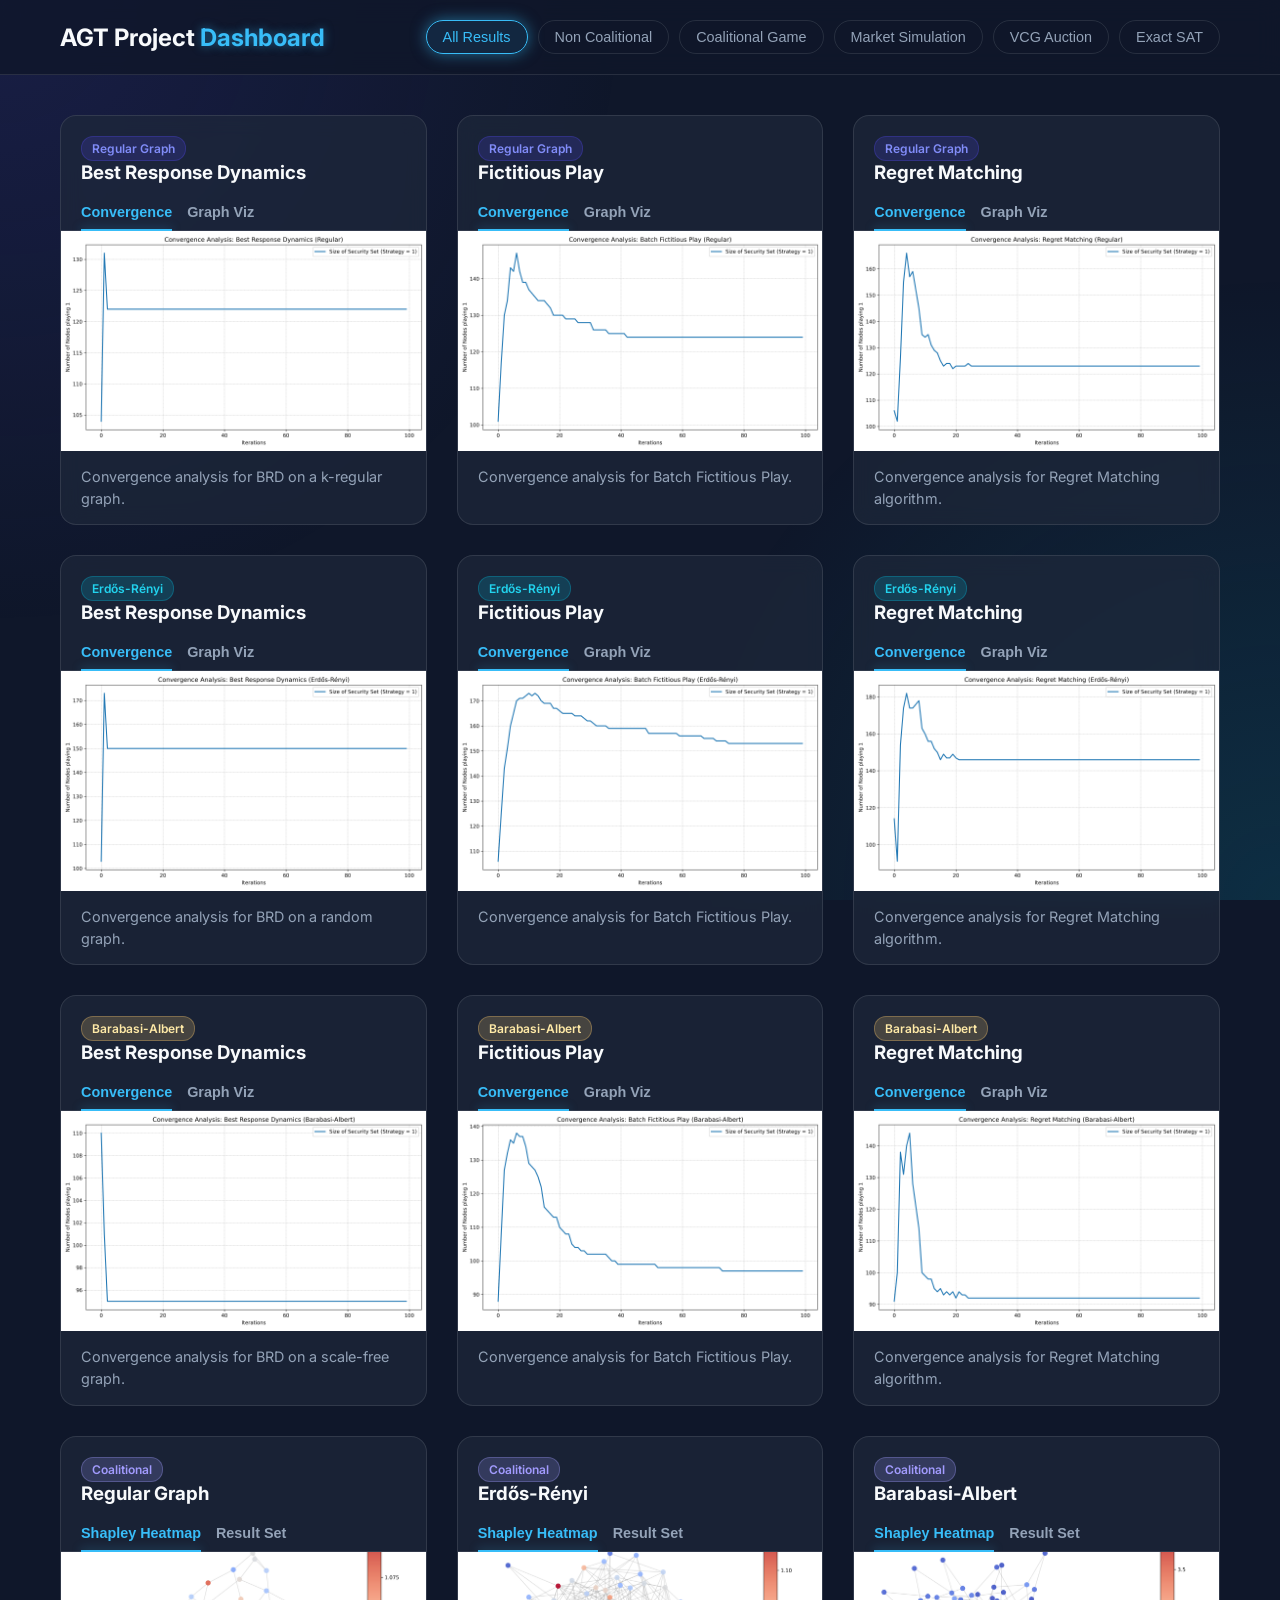
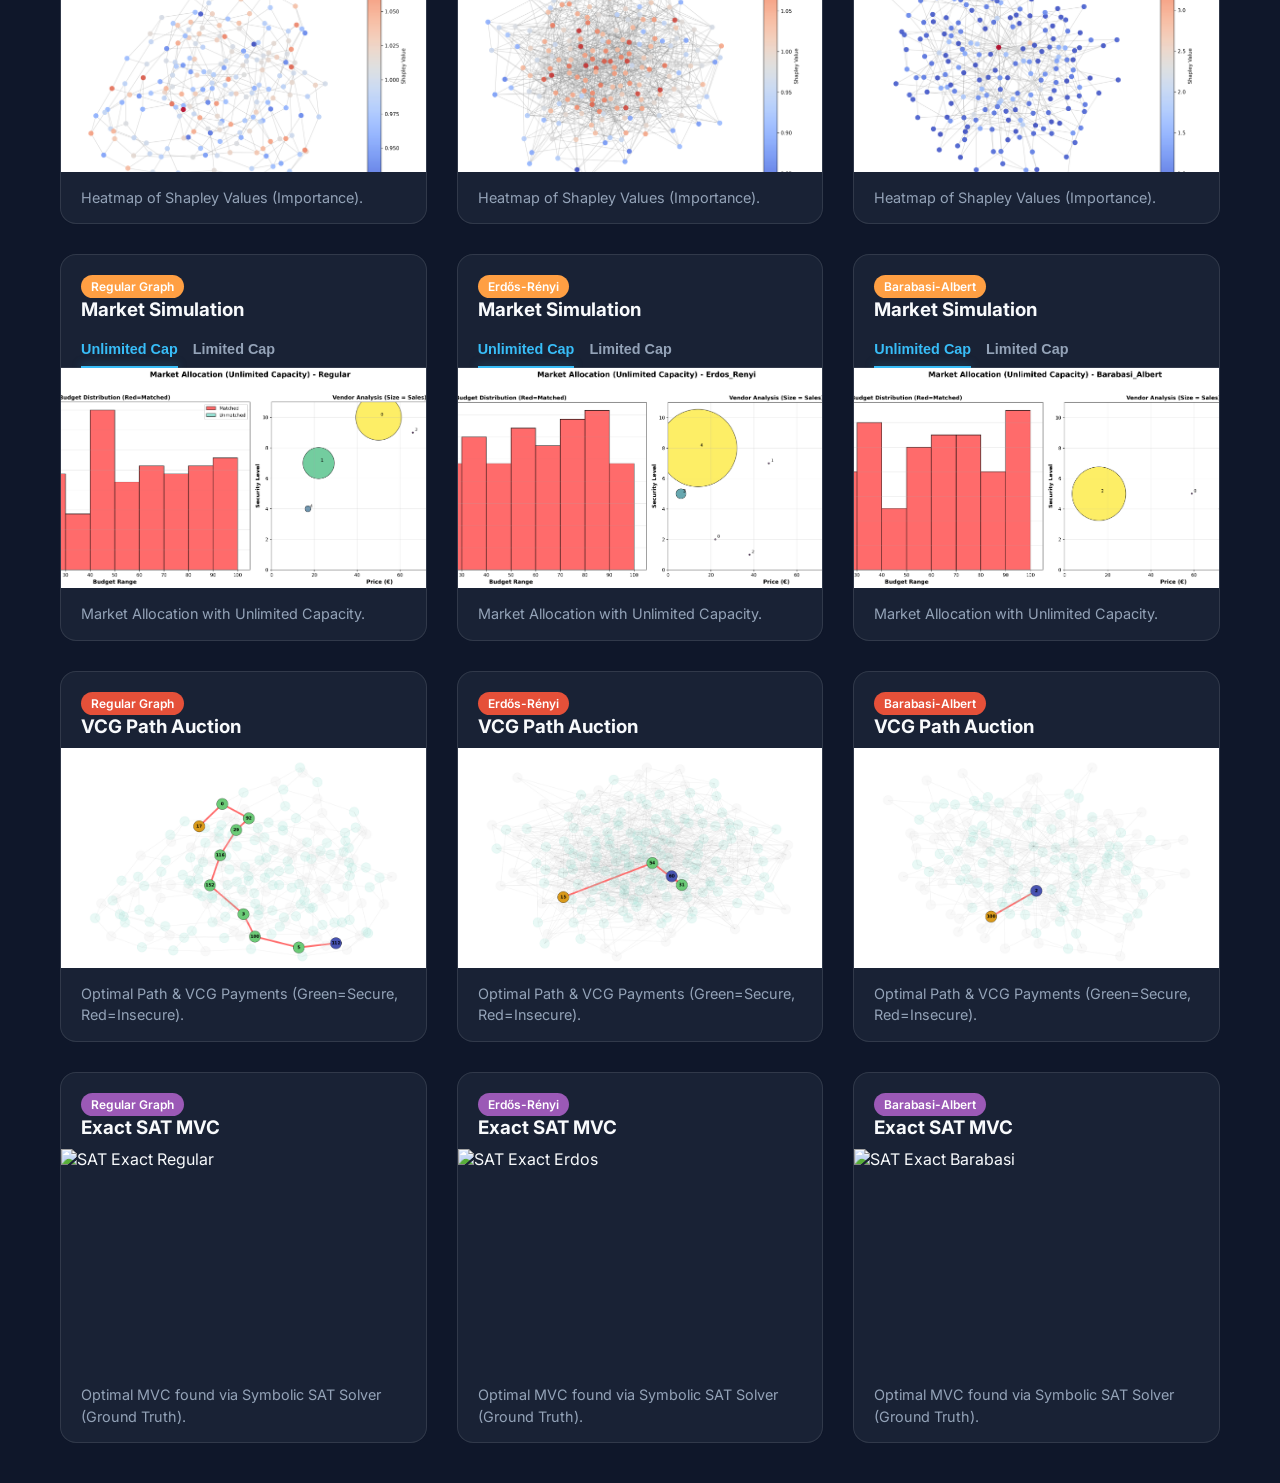
==== commit 87de022b: "english comments in SatVertexCover.py" ====
--- a/index.html
+++ b/index.html
@@ -23,6 +23,7 @@
                 <button class="nav-btn" data-filter="coalitional">Coalitional Game</button>
                 <button class="nav-btn" data-filter="market">Market Simulation</button>
                 <button class="nav-btn" data-filter="vcg">VCG Auction</button>
+                <button class="nav-btn" data-filter="sat">Exact SAT</button>
             </nav>
         </div>
     </header>
@@ -585,6 +586,8 @@
 
             <!-- VCG AUCTION CARDS -->
 
+            <!-- VCG AUCTION CARDS -->
+
             <!-- Regular Graph VCG -->
             <div class="card glass-card" data-category="vcg">
                 <div class="card-header">
@@ -642,7 +645,66 @@
                 </div>
             </div>
 
-            <!-- END MARKET SIMULATION CARD -->
+            <!-- EXACT SAT BENCHMARK CARDS -->
+
+            <!-- Regular Graph SAT -->
+            <div class="card glass-card" data-category="sat">
+                <div class="card-header">
+                    <div class="badge sat" style="background: #9b59b6; color: white;">Regular Graph</div>
+                    <h3>Exact SAT MVC</h3>
+                </div>
+                <div class="card-body">
+                    <div class="view-content active">
+                        <div class="card-image">
+                            <img src="results/Regular_sat_exact.png" alt="SAT Exact Regular" loading="lazy">
+                            <div class="overlay">
+                                <button class="view-btn">View Full</button>
+                            </div>
+                        </div>
+                        <p class="description">Optimal MVC found via Symbolic SAT Solver (Ground Truth).</p>
+                    </div>
+                </div>
+            </div>
+
+            <!-- Erdos-Renyi SAT -->
+            <div class="card glass-card" data-category="sat">
+                <div class="card-header">
+                    <div class="badge sat" style="background: #9b59b6; color: white;">Erdős-Rényi</div>
+                    <h3>Exact SAT MVC</h3>
+                </div>
+                <div class="card-body">
+                    <div class="view-content active">
+                        <div class="card-image">
+                            <img src="results/Erdos_Renyi_sat_exact.png" alt="SAT Exact Erdos" loading="lazy">
+                            <div class="overlay">
+                                <button class="view-btn">View Full</button>
+                            </div>
+                        </div>
+                        <p class="description">Optimal MVC found via Symbolic SAT Solver (Ground Truth).</p>
+                    </div>
+                </div>
+            </div>
+
+            <!-- Barabasi-Albert SAT -->
+            <div class="card glass-card" data-category="sat">
+                <div class="card-header">
+                    <div class="badge sat" style="background: #9b59b6; color: white;">Barabasi-Albert</div>
+                    <h3>Exact SAT MVC</h3>
+                </div>
+                <div class="card-body">
+                    <div class="view-content active">
+                        <div class="card-image">
+                            <img src="results/Barabasi_Albert_sat_exact.png" alt="SAT Exact Barabasi" loading="lazy">
+                            <div class="overlay">
+                                <button class="view-btn">View Full</button>
+                            </div>
+                        </div>
+                        <p class="description">Optimal MVC found via Symbolic SAT Solver (Ground Truth).</p>
+                    </div>
+                </div>
+            </div>
+            
+            <!-- END CARDS -->
 
         </section>
     </main>
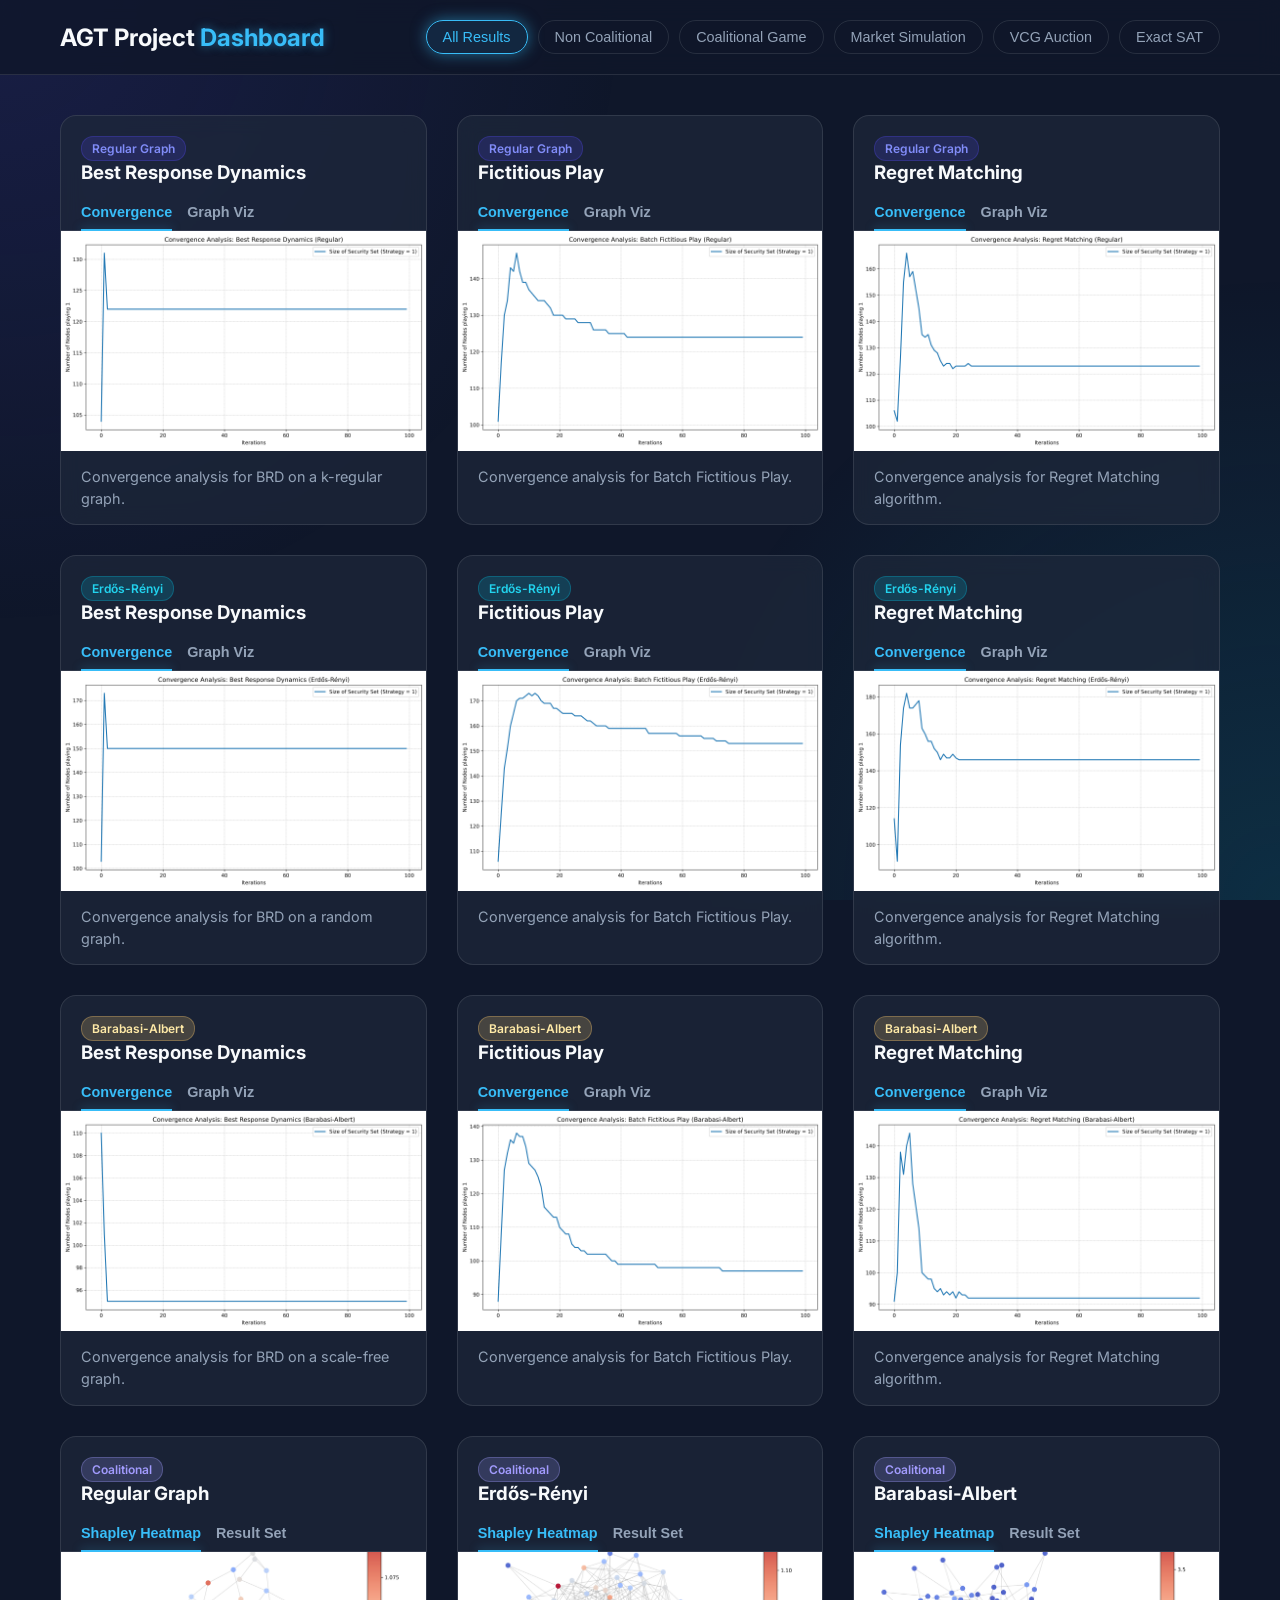
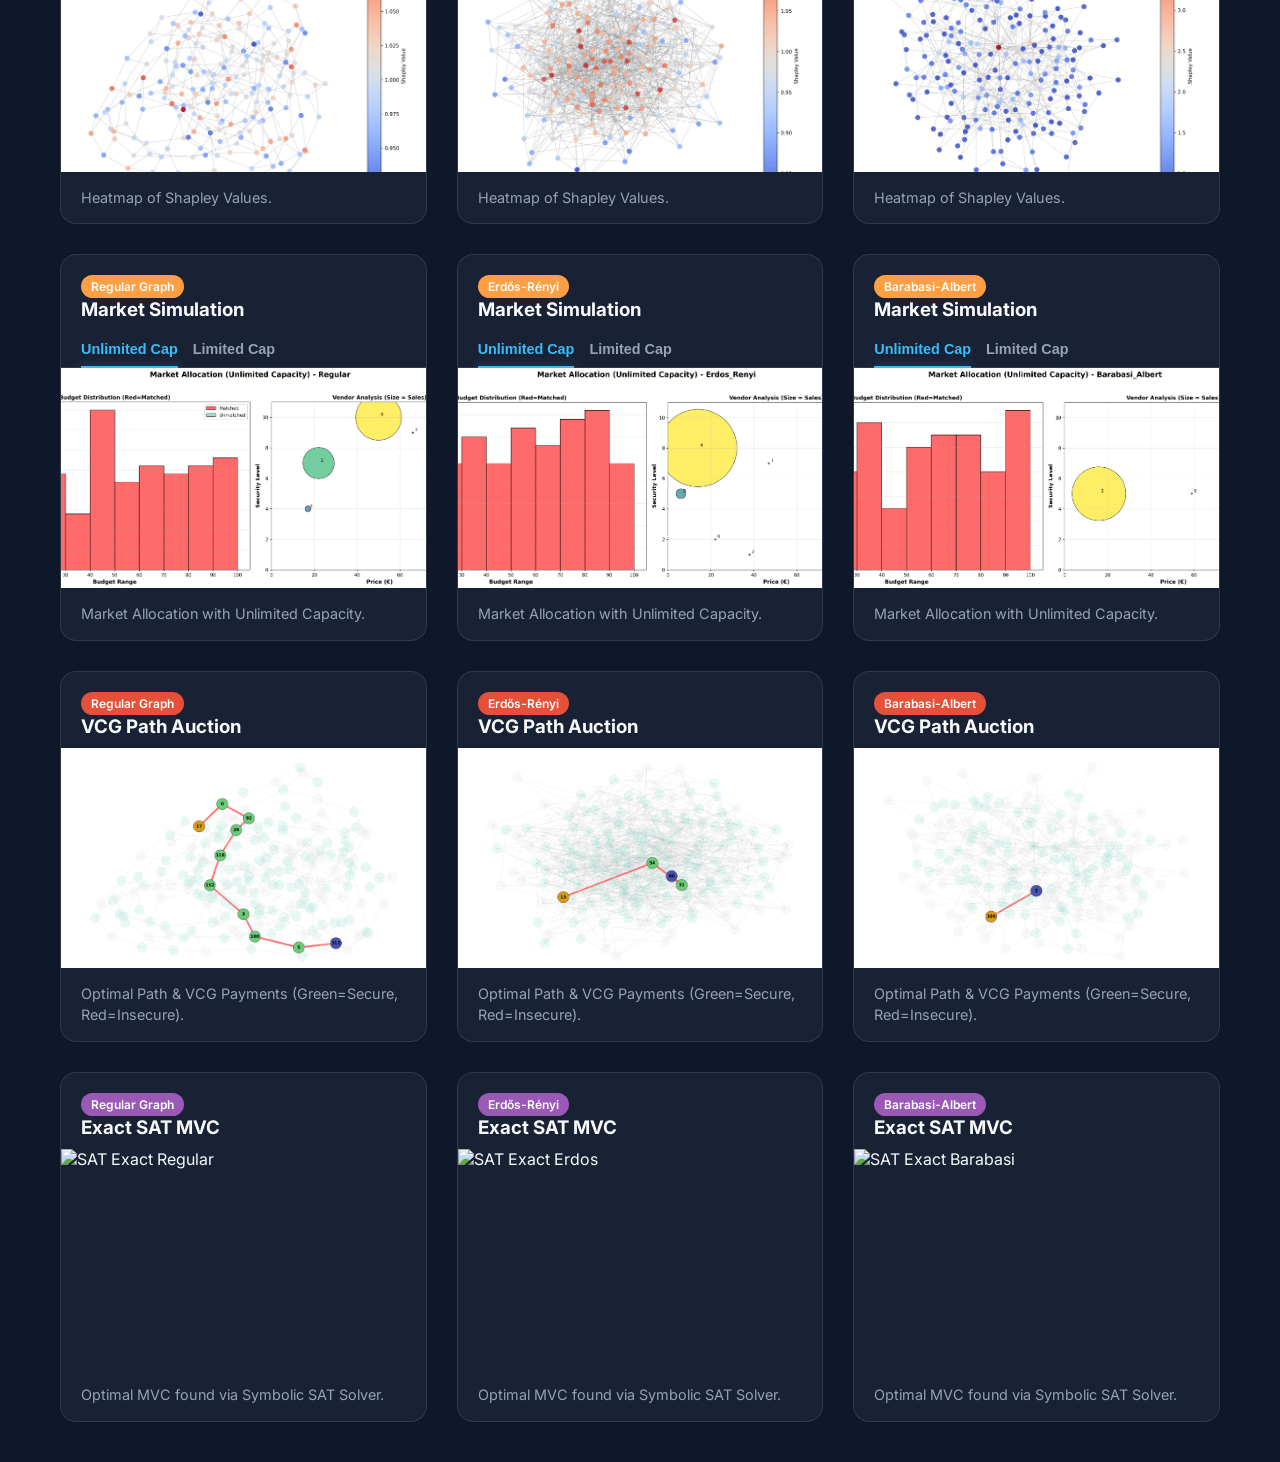
==== commit 9d7415b3: "latest fixex" ====
--- a/index.html
+++ b/index.html
@@ -388,7 +388,7 @@
                                 <button class="view-btn">View Full</button>
                             </div>
                         </div>
-                        <p class="description">Heatmap of Shapley Values (Importance).</p>
+                        <p class="description">Heatmap of Shapley Values.</p>
                     </div>
 
                     <div class="view-content" data-view="result">
@@ -424,7 +424,7 @@
                                 <button class="view-btn">View Full</button>
                             </div>
                         </div>
-                        <p class="description">Heatmap of Shapley Values (Importance).</p>
+                        <p class="description">Heatmap of Shapley Values.</p>
                     </div>
 
                     <div class="view-content" data-view="result">
@@ -460,7 +460,7 @@
                                 <button class="view-btn">View Full</button>
                             </div>
                         </div>
-                        <p class="description">Heatmap of Shapley Values (Importance).</p>
+                        <p class="description">Heatmap of Shapley Values.</p>
                     </div>
 
                     <div class="view-content" data-view="result">
@@ -661,7 +661,7 @@
                                 <button class="view-btn">View Full</button>
                             </div>
                         </div>
-                        <p class="description">Optimal MVC found via Symbolic SAT Solver (Ground Truth).</p>
+                        <p class="description">Optimal MVC found via Symbolic SAT Solver.</p>
                     </div>
                 </div>
             </div>
@@ -680,7 +680,7 @@
                                 <button class="view-btn">View Full</button>
                             </div>
                         </div>
-                        <p class="description">Optimal MVC found via Symbolic SAT Solver (Ground Truth).</p>
+                        <p class="description">Optimal MVC found via Symbolic SAT Solver.</p>
                     </div>
                 </div>
             </div>
@@ -699,11 +699,11 @@
                                 <button class="view-btn">View Full</button>
                             </div>
                         </div>
-                        <p class="description">Optimal MVC found via Symbolic SAT Solver (Ground Truth).</p>
-                    </div>
-                </div>
-            </div>
-            
+                        <p class="description">Optimal MVC found via Symbolic SAT Solver.</p>
+                    </div>
+                </div>
+            </div>
+
             <!-- END CARDS -->
 
         </section>
